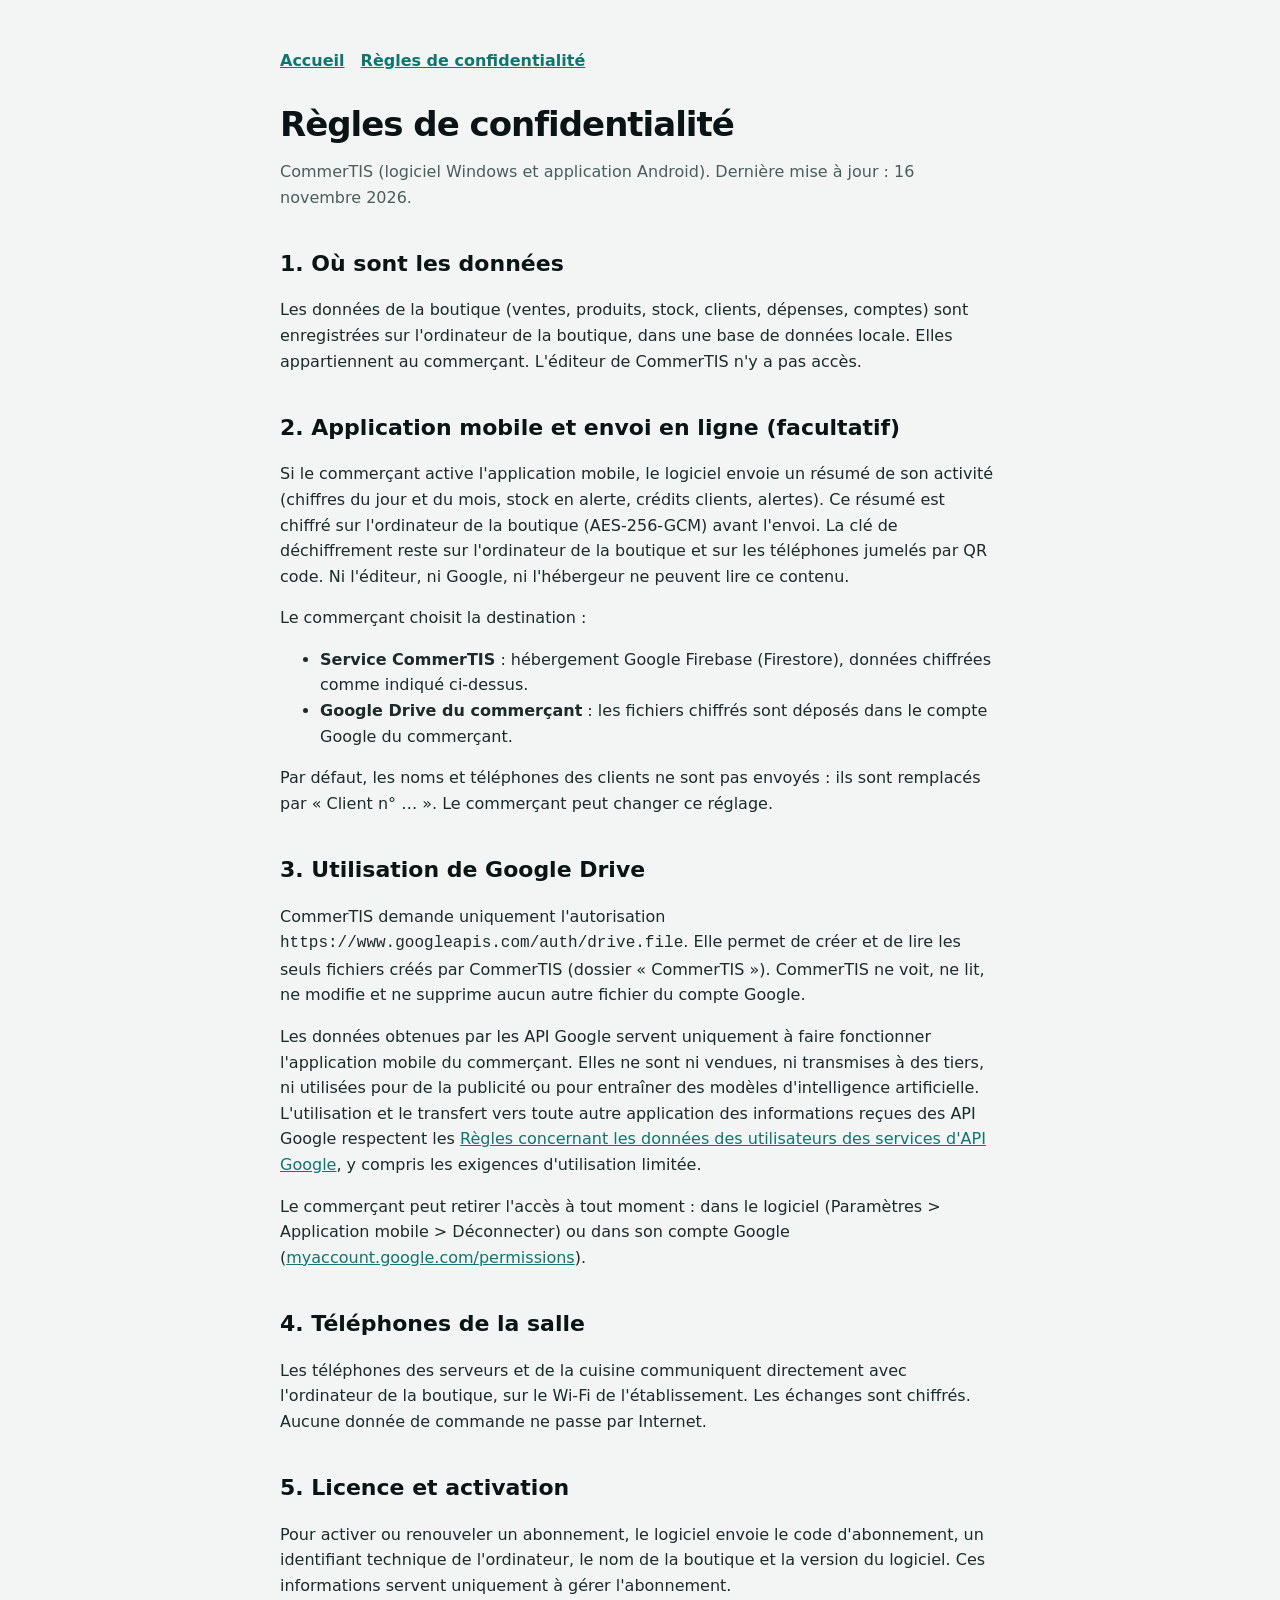
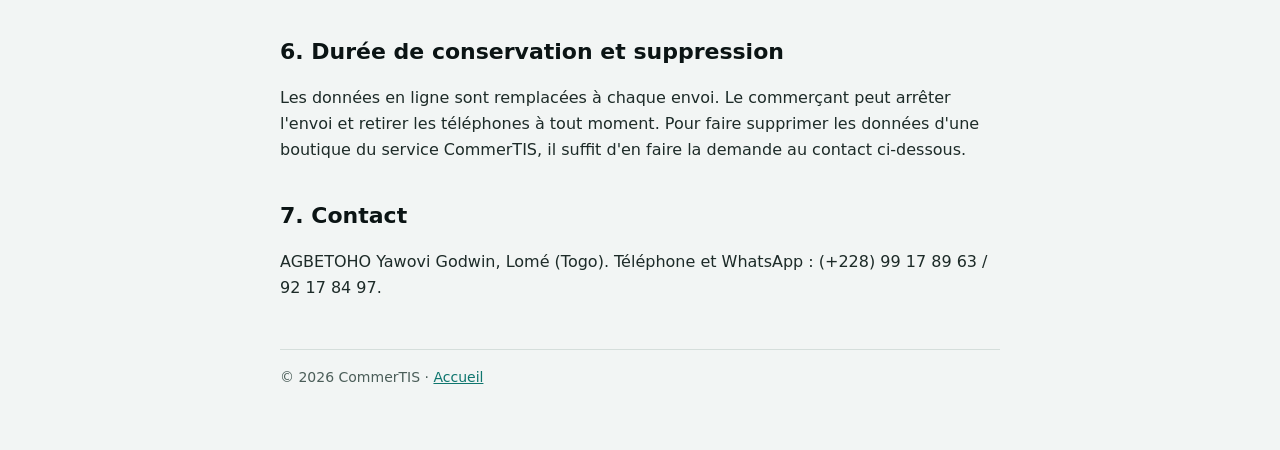
==== confidentialite.html @ 86d85bc7 "Site CommerTIS : accueil et règles de confidentialité Co-Authored-By: Claude Opus 5.5 <noreply@anthr" ====
<!doctype html>
<html lang="fr">
<head>
<meta charset="utf-8">
<meta name="viewport" content="width=device-width, initial-scale=1">
<title>Règles de confidentialité : CommerTIS</title>
<link rel="stylesheet" href="style.css">
</head>
<body>
<main>
  <nav><a href="index.html">Accueil</a><a href="confidentialite.html">Règles de confidentialité</a></nav>
  <h1 style="margin-top:32px;font-size:34px">Règles de confidentialité</h1>
  <p class="muted">CommerTIS (logiciel Windows et application Android). Dernière mise à jour : 16 novembre 2026.</p>

  <h2>1. Où sont les données</h2>
  <p>Les données de la boutique (ventes, produits, stock, clients, dépenses, comptes) sont enregistrées sur l'ordinateur de la
  boutique, dans une base de données locale. Elles appartiennent au commerçant. L'éditeur de CommerTIS n'y a pas accès.</p>

  <h2>2. Application mobile et envoi en ligne (facultatif)</h2>
  <p>Si le commerçant active l'application mobile, le logiciel envoie un résumé de son activité (chiffres du jour et du mois,
  stock en alerte, crédits clients, alertes). Ce résumé est chiffré sur l'ordinateur de la boutique (AES-256-GCM) avant l'envoi.
  La clé de déchiffrement reste sur l'ordinateur de la boutique et sur les téléphones jumelés par QR code. Ni l'éditeur, ni
  Google, ni l'hébergeur ne peuvent lire ce contenu.</p>
  <p>Le commerçant choisit la destination :</p>
  <ul>
    <li><strong>Service CommerTIS</strong> : hébergement Google Firebase (Firestore), données chiffrées comme indiqué ci-dessus.</li>
    <li><strong>Google Drive du commerçant</strong> : les fichiers chiffrés sont déposés dans le compte Google du commerçant.</li>
  </ul>
  <p>Par défaut, les noms et téléphones des clients ne sont pas envoyés : ils sont remplacés par « Client n° … ». Le commerçant
  peut changer ce réglage.</p>

  <h2>3. Utilisation de Google Drive</h2>
  <p>CommerTIS demande uniquement l'autorisation <code>https://www.googleapis.com/auth/drive.file</code>. Elle permet de créer
  et de lire les seuls fichiers créés par CommerTIS (dossier « CommerTIS »). CommerTIS ne voit, ne lit, ne modifie et ne
  supprime aucun autre fichier du compte Google.</p>
  <p>Les données obtenues par les API Google servent uniquement à faire fonctionner l'application mobile du commerçant. Elles ne
  sont ni vendues, ni transmises à des tiers, ni utilisées pour de la publicité ou pour entraîner des modèles d'intelligence
  artificielle. L'utilisation et le transfert vers toute autre application des informations reçues des API Google respectent les
  <a href="https://developers.google.com/terms/api-services-user-data-policy">Règles concernant les données des utilisateurs des
  services d'API Google</a>, y compris les exigences d'utilisation limitée.</p>
  <p>Le commerçant peut retirer l'accès à tout moment : dans le logiciel (Paramètres > Application mobile > Déconnecter) ou dans
  son compte Google (<a href="https://myaccount.google.com/permissions">myaccount.google.com/permissions</a>).</p>

  <h2>4. Téléphones de la salle</h2>
  <p>Les téléphones des serveurs et de la cuisine communiquent directement avec l'ordinateur de la boutique, sur le Wi-Fi de
  l'établissement. Les échanges sont chiffrés. Aucune donnée de commande ne passe par Internet.</p>

  <h2>5. Licence et activation</h2>
  <p>Pour activer ou renouveler un abonnement, le logiciel envoie le code d'abonnement, un identifiant technique de l'ordinateur,
  le nom de la boutique et la version du logiciel. Ces informations servent uniquement à gérer l'abonnement.</p>

  <h2>6. Durée de conservation et suppression</h2>
  <p>Les données en ligne sont remplacées à chaque envoi. Le commerçant peut arrêter l'envoi et retirer les téléphones à tout
  moment. Pour faire supprimer les données d'une boutique du service CommerTIS, il suffit d'en faire la demande au contact
  ci-dessous.</p>

  <h2>7. Contact</h2>
  <p>AGBETOHO Yawovi Godwin, Lomé (Togo). Téléphone et WhatsApp : (+228) 99 17 89 63 / 92 17 84 97.</p>

  <footer>© 2026 CommerTIS · <a href="index.html">Accueil</a></footer>
</main>
</body>
</html>
---- style.css ----
:root{--bg:#F2F5F4;--ink:#0B1414;--muted:#4B5E59;--accent:#0F766E;--amber:#D97706;--line:#D5DEDB}
*{box-sizing:border-box}body{margin:0;background:var(--bg);color:var(--ink);font:16px/1.6 Inter,system-ui,-apple-system,"Segoe UI",sans-serif}
main{max-width:760px;margin:0 auto;padding:48px 20px 64px}
h1{font-size:40px;line-height:1.1;margin:0 0 8px;letter-spacing:-1px}h1 span{color:var(--amber)}
h2{font-size:22px;margin:36px 0 8px}p,li{color:#1d2b28}.muted{color:var(--muted)}
.tag{letter-spacing:3px;font-size:12px;font-weight:700;color:var(--muted);text-transform:uppercase}
.card{background:#fff;border-radius:18px;padding:20px 22px;margin:14px 0;border:1px solid var(--line)}
a{color:var(--accent)}footer{margin-top:48px;font-size:14px;color:var(--muted);border-top:1px solid var(--line);padding-top:16px}
nav a{margin-right:16px;font-weight:600}
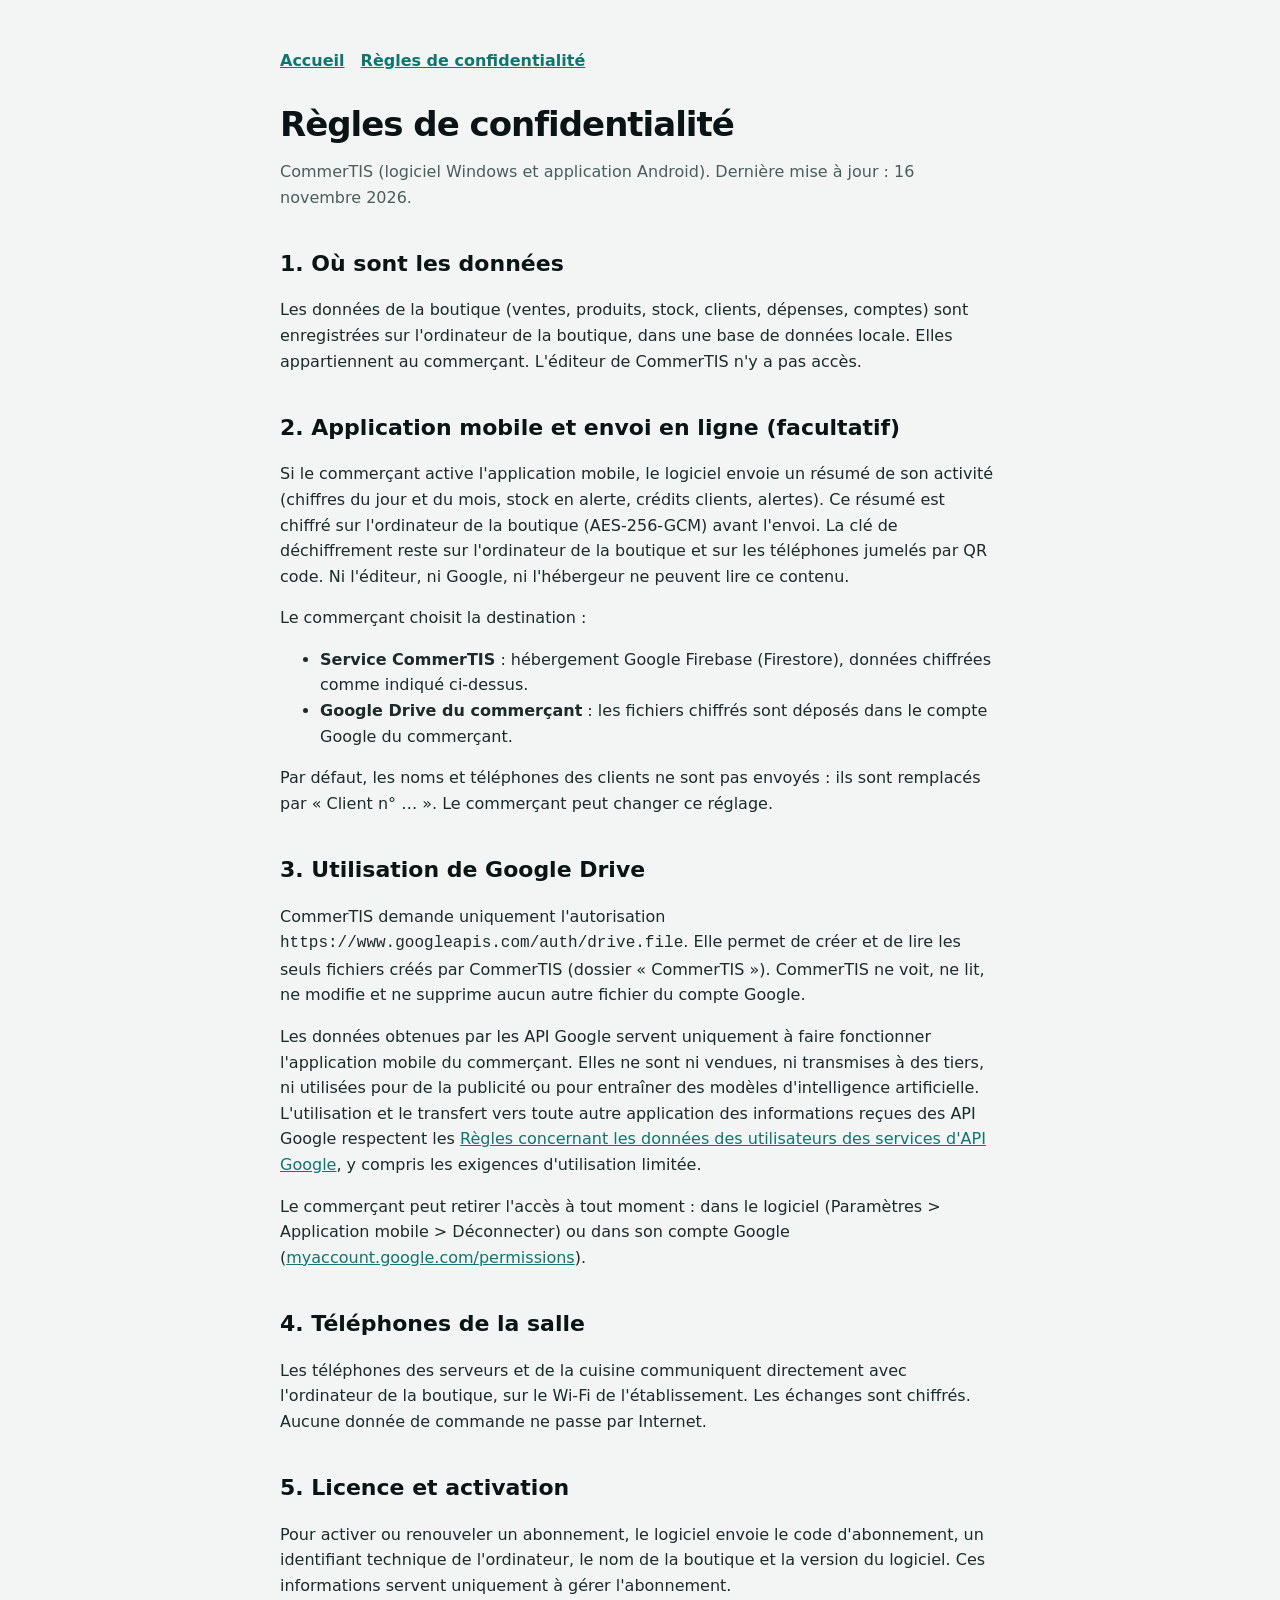
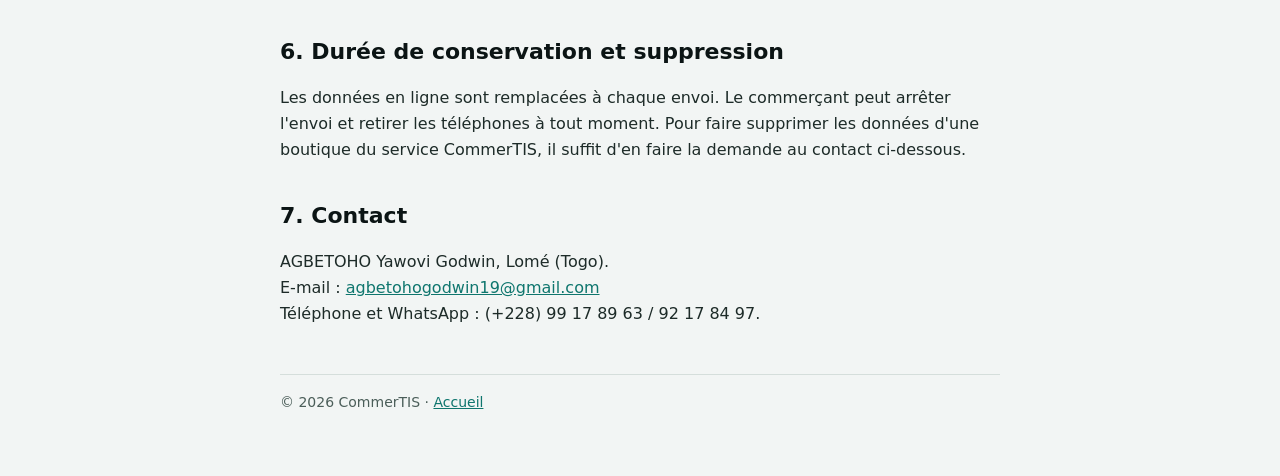
==== commit 341b38b9: "Ajout de l'adresse e-mail de contact Co-Authored-By: Claude Opus 5.5 <noreply@anthropic.com> Claude-" ====
--- a/confidentialite.html
+++ b/confidentialite.html
@@ -55,7 +55,9 @@
   ci-dessous.</p>
 
   <h2>7. Contact</h2>
-  <p>AGBETOHO Yawovi Godwin, Lomé (Togo). Téléphone et WhatsApp : (+228) 99 17 89 63 / 92 17 84 97.</p>
+  <p>AGBETOHO Yawovi Godwin, Lomé (Togo).<br>
+  E-mail : <a href="mailto:agbetohogodwin19@gmail.com">agbetohogodwin19@gmail.com</a><br>
+  Téléphone et WhatsApp : (+228) 99 17 89 63 / 92 17 84 97.</p>
 
   <footer>© 2026 CommerTIS · <a href="index.html">Accueil</a></footer>
 </main>
